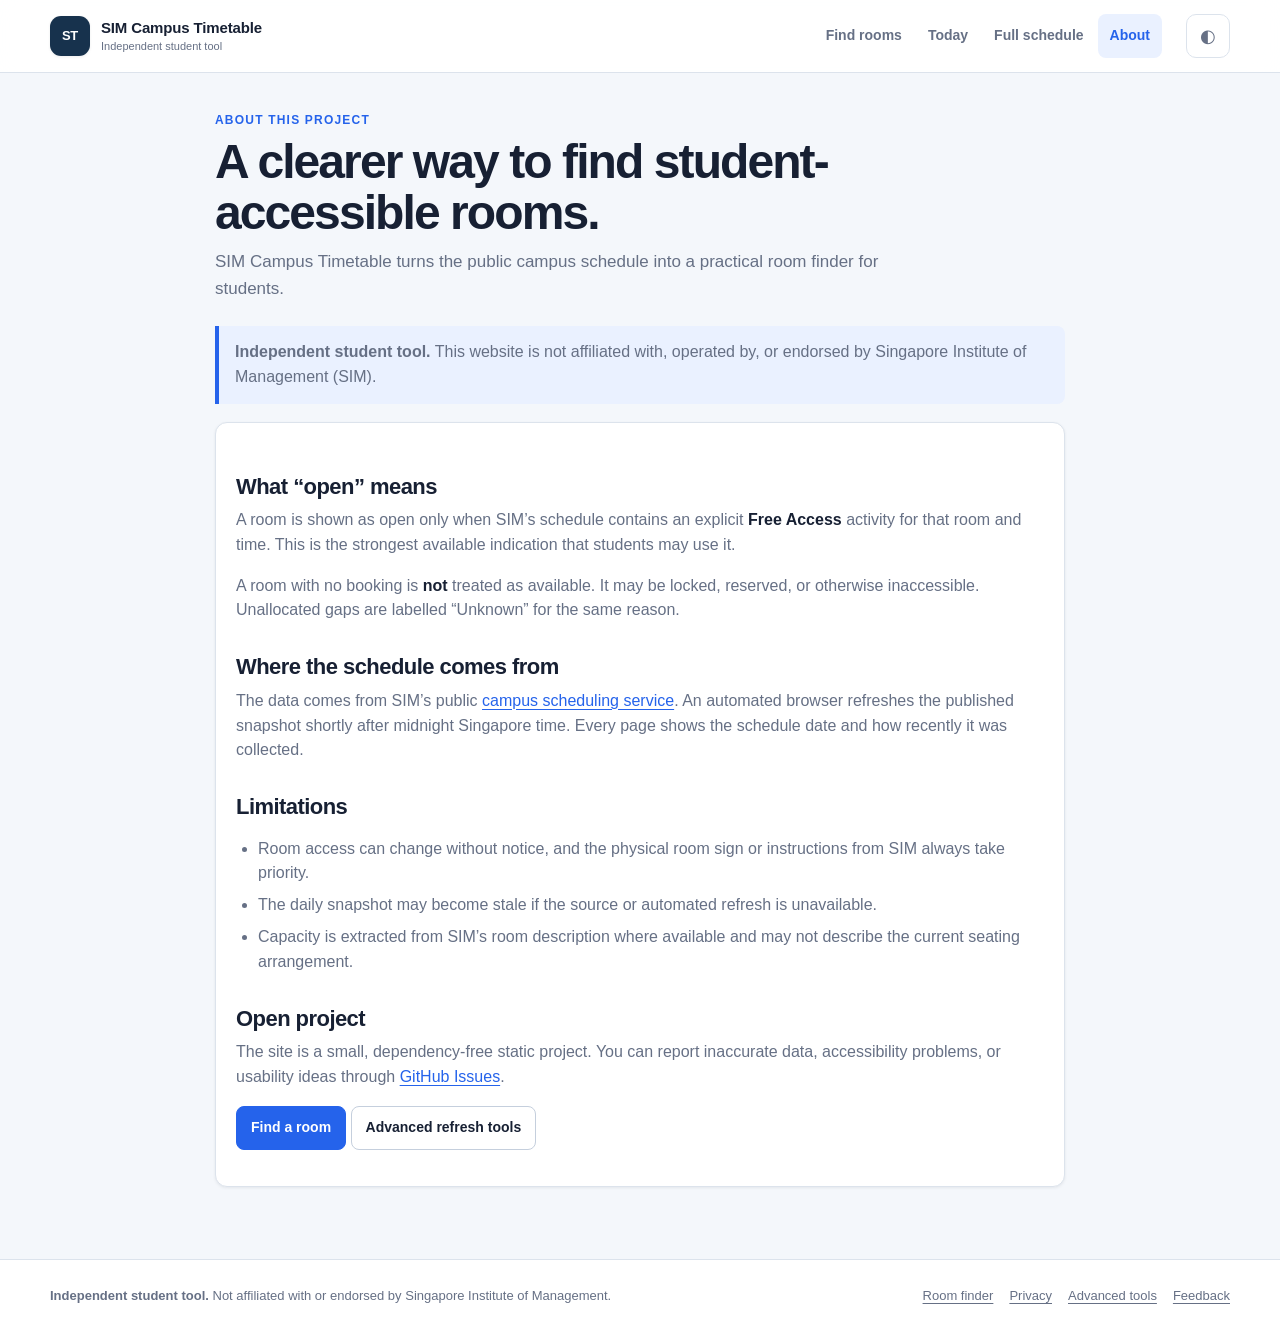
==== about.html @ f2486873 "page generally upgraded" ====
<!DOCTYPE html>
<html lang="en-SG">
<head>
<meta charset="utf-8" />
<meta name="viewport" content="width=device-width, initial-scale=1" />
<script>(function(){try{var t=localStorage.getItem('sim-timetable-theme');if(t==='light'||t==='dark')document.documentElement.setAttribute('data-theme',t)}catch(e){}})();</script>
<script async src="https://pagead2.googlesyndication.com/pagead/js/adsbygoogle.js?client=ca-pub-3855542710250858" crossorigin="anonymous"></script>
<title>About — SIM Campus Timetable</title>
<meta name="description" content="How the independent SIM Campus Timetable student tool identifies Free Access rooms and keeps its schedule current." />
<meta name="theme-color" content="#17324D" />
<link rel="canonical" href="https://simtimetable.vercel.app/about" />
<meta property="og:type" content="website" />
<meta property="og:title" content="About — SIM Campus Timetable" />
<meta property="og:description" content="How the independent student tool identifies Free Access rooms and keeps its schedule current." />
<meta property="og:url" content="https://simtimetable.vercel.app/about" />
<meta property="og:image" content="https://simtimetable.vercel.app/assets/og-sim-campus-timetable.png" />
<meta property="og:image:alt" content="SIM Campus Timetable — Find rooms you can actually use." />
<meta name="twitter:card" content="summary_large_image" />
<meta name="twitter:image" content="https://simtimetable.vercel.app/assets/og-sim-campus-timetable.png" />
<link rel="stylesheet" href="/assets/styles.css" />
</head>
<body>
<a class="skip-link" href="#main">Skip to content</a>
<header class="site-header"><div class="site-header-inner">
  <a class="brand" href="/" aria-label="SIM Campus Timetable home"><span class="brand-mark" aria-hidden="true">ST</span><span class="brand-copy"><strong>SIM Campus Timetable</strong><small>Independent student tool</small></span></a>
  <nav class="site-nav" aria-label="Primary navigation"><a href="/#open-now">Find rooms</a><a href="/#today">Today</a><a href="/#schedule">Full schedule</a><a href="/about" aria-current="page">About</a></nav>
  <button class="theme-toggle" data-theme-toggle type="button" aria-label="System theme. Activate to change theme."><span class="theme-toggle-icon" aria-hidden="true">◐</span></button>
</div></header>

<main class="page-shell content-shell" id="main">
  <section class="content-hero">
    <p class="eyebrow">About this project</p>
    <h1>A clearer way to find student-accessible rooms.</h1>
    <p>SIM Campus Timetable turns the public campus schedule into a practical room finder for students.</p>
  </section>

  <aside class="trust-note"><strong>Independent student tool.</strong> This website is not affiliated with, operated by, or endorsed by Singapore Institute of Management (SIM).</aside>

  <article class="content-card prose" style="margin-top:18px">
    <h2>What “open” means</h2>
    <p>A room is shown as open only when SIM’s schedule contains an explicit <strong>Free Access</strong> activity for that room and time. This is the strongest available indication that students may use it.</p>
    <p>A room with no booking is <strong>not</strong> treated as available. It may be locked, reserved, or otherwise inaccessible. Unallocated gaps are labelled “Unknown” for the same reason.</p>

    <h2>Where the schedule comes from</h2>
    <p>The data comes from SIM’s public <a href="https://scheduling.sim.edu.sg/rad/campus.htm?id=SIM">campus scheduling service</a>. An automated browser refreshes the published snapshot shortly after midnight Singapore time. Every page shows the schedule date and how recently it was collected.</p>

    <h2>Limitations</h2>
    <ul>
      <li>Room access can change without notice, and the physical room sign or instructions from SIM always take priority.</li>
      <li>The daily snapshot may become stale if the source or automated refresh is unavailable.</li>
      <li>Capacity is extracted from SIM’s room description where available and may not describe the current seating arrangement.</li>
    </ul>

    <h2>Open project</h2>
    <p>The site is a small, dependency-free static project. You can report inaccurate data, accessibility problems, or usability ideas through <a href="https://github.com/Shisa2025/simtimetable/issues">GitHub Issues</a>.</p>
    <p><a class="btn primary" href="/#open-now">Find a room</a> <a class="btn" href="/advanced">Advanced refresh tools</a></p>
  </article>
</main>

<footer class="site-footer"><div class="site-footer-inner">
  <p><strong>Independent student tool.</strong> Not affiliated with or endorsed by Singapore Institute of Management.</p>
  <nav class="footer-links" aria-label="Footer navigation"><a href="/">Room finder</a><a href="/privacy">Privacy</a><a href="/advanced">Advanced tools</a><a href="https://github.com/Shisa2025/simtimetable/issues">Feedback</a></nav>
</div></footer>
<script src="/assets/site.js"></script>
</body>
</html>
---- assets/styles.css ----
/* SIM Campus Timetable — student-first shared visual system. */

:root {
  color-scheme: light;
  --bg: #f4f7fb;
  --panel: #ffffff;
  --panel-soft: #f8fafc;
  --ink: #172033;
  --ink-soft: #667085;
  --ink-faint: #8792a5;
  --line: #dce3ec;
  --line-strong: #c5cfdd;
  --primary: #17324d;
  --primary-ink: #ffffff;
  --accent: #2563eb;
  --accent-hover: #1d4ed8;
  --accent-soft: #eaf1ff;
  --open: #15803d;
  --open-soft: #e8f7ed;
  --later: #b45309;
  --later-soft: #fff4e5;
  --busy: #b42318;
  --busy-soft: #fdf0ef;
  --unknown: #667085;
  --unknown-soft: #eef1f5;
  --shadow: 0 1px 2px rgba(23, 32, 51, 0.05), 0 10px 32px rgba(23, 32, 51, 0.07);
  --shadow-small: 0 1px 3px rgba(23, 32, 51, 0.08);
  --radius: 12px;
  --radius-small: 8px;
  --content: 1180px;
}

:root[data-theme="dark"] {
  color-scheme: dark;
  --bg: #0f172a;
  --panel: #172033;
  --panel-soft: #1d293d;
  --ink: #f8fafc;
  --ink-soft: #a8b3c7;
  --ink-faint: #8996ab;
  --line: #334155;
  --line-strong: #475569;
  --primary: #dbeafe;
  --primary-ink: #0f172a;
  --accent: #60a5fa;
  --accent-hover: #93c5fd;
  --accent-soft: #1e3a5f;
  --open: #4ade80;
  --open-soft: #153d2a;
  --later: #fbbf24;
  --later-soft: #493516;
  --busy: #fb7185;
  --busy-soft: #4a2028;
  --unknown: #cbd5e1;
  --unknown-soft: #263348;
  --shadow: 0 1px 2px rgba(0, 0, 0, 0.25), 0 14px 38px rgba(0, 0, 0, 0.22);
  --shadow-small: 0 1px 3px rgba(0, 0, 0, 0.3);
}

@media (prefers-color-scheme: dark) {
  :root:not([data-theme]) {
    color-scheme: dark;
    --bg: #0f172a;
    --panel: #172033;
    --panel-soft: #1d293d;
    --ink: #f8fafc;
    --ink-soft: #a8b3c7;
    --ink-faint: #8996ab;
    --line: #334155;
    --line-strong: #475569;
    --primary: #dbeafe;
    --primary-ink: #0f172a;
    --accent: #60a5fa;
    --accent-hover: #93c5fd;
    --accent-soft: #1e3a5f;
    --open: #4ade80;
    --open-soft: #153d2a;
    --later: #fbbf24;
    --later-soft: #493516;
    --busy: #fb7185;
    --busy-soft: #4a2028;
    --unknown: #cbd5e1;
    --unknown-soft: #263348;
    --shadow: 0 1px 2px rgba(0, 0, 0, 0.25), 0 14px 38px rgba(0, 0, 0, 0.22);
    --shadow-small: 0 1px 3px rgba(0, 0, 0, 0.3);
  }
}

* { box-sizing: border-box; }

.sr-only {
  position: absolute;
  width: 1px;
  height: 1px;
  padding: 0;
  margin: -1px;
  overflow: hidden;
  clip: rect(0, 0, 0, 0);
  white-space: nowrap;
  border: 0;
}

html { scroll-behavior: smooth; }

body {
  margin: 0;
  min-width: 320px;
  background: var(--bg);
  color: var(--ink);
  font-family: -apple-system, BlinkMacSystemFont, "Segoe UI", Roboto, Helvetica, Arial, sans-serif;
  font-size: 16px;
  line-height: 1.55;
  -webkit-font-smoothing: antialiased;
}

button, input, select, textarea { font: inherit; }
button, a, summary, input, select { -webkit-tap-highlight-color: transparent; }
a { color: var(--accent); text-underline-offset: 3px; }
a:hover { color: var(--accent-hover); }
img { max-width: 100%; }
[hidden] { display: none !important; }

:focus-visible {
  outline: 3px solid var(--accent);
  outline-offset: 3px;
  border-radius: 4px;
}

.skip-link {
  position: fixed;
  left: 16px;
  top: 12px;
  z-index: 10000;
  transform: translateY(-160%);
  padding: 10px 14px;
  border-radius: var(--radius-small);
  background: var(--primary);
  color: var(--primary-ink);
  text-decoration: none;
}
.skip-link:focus { transform: none; }

/* ---------- site chrome ---------- */

.site-header {
  position: sticky;
  top: 0;
  z-index: 100;
  background: color-mix(in srgb, var(--panel) 92%, transparent);
  border-bottom: 1px solid var(--line);
  backdrop-filter: blur(14px);
}

.site-header-inner {
  width: min(var(--content), calc(100% - 40px));
  min-height: 72px;
  margin: 0 auto;
  display: flex;
  align-items: center;
  gap: 24px;
}

.brand {
  display: inline-flex;
  align-items: center;
  gap: 11px;
  flex-shrink: 0;
  color: var(--ink);
  text-decoration: none;
}
.brand:hover { color: var(--ink); }

.brand-mark {
  width: 40px;
  height: 40px;
  display: grid;
  place-items: center;
  border-radius: 11px;
  background: var(--primary);
  color: var(--primary-ink);
  font-size: 13px;
  font-weight: 800;
  letter-spacing: -0.02em;
  box-shadow: var(--shadow-small);
}

.brand-copy { display: grid; line-height: 1.2; }
.brand-copy strong { font-size: 15px; letter-spacing: -0.01em; }
.brand-copy small { margin-top: 3px; color: var(--ink-soft); font-size: 11px; font-weight: 500; }

.site-nav {
  display: flex;
  align-items: center;
  gap: 2px;
  margin-left: auto;
}

.site-nav a {
  min-height: 44px;
  display: inline-flex;
  align-items: center;
  padding: 0 12px;
  border-radius: 8px;
  color: var(--ink-soft);
  font-size: 14px;
  font-weight: 650;
  text-decoration: none;
  white-space: nowrap;
}
.site-nav a:hover { background: var(--panel-soft); color: var(--ink); }
.site-nav a[aria-current="page"],
.site-nav a[aria-current="true"] { background: var(--accent-soft); color: var(--accent); }

.theme-toggle {
  min-width: 44px;
  min-height: 44px;
  display: inline-grid;
  place-items: center;
  border: 1px solid var(--line);
  border-radius: 10px;
  background: var(--panel);
  color: var(--ink-soft);
  cursor: pointer;
}
.theme-toggle:hover { color: var(--ink); border-color: var(--line-strong); }
.theme-toggle-icon { font-size: 18px; line-height: 1; }

.page-shell {
  width: min(var(--content), calc(100% - 40px));
  margin: 0 auto;
  padding: 38px 0 72px;
}

.app-hero {
  display: grid;
  grid-template-columns: minmax(0, 1fr) auto;
  gap: 32px;
  align-items: end;
  margin-bottom: 24px;
}

.eyebrow {
  margin: 0 0 6px;
  color: var(--accent);
  font-size: 12px;
  font-weight: 800;
  letter-spacing: 0.1em;
  text-transform: uppercase;
}

h1, h2, h3, p { margin-top: 0; }
h1 { margin-bottom: 10px; font-size: clamp(30px, 5vw, 48px); line-height: 1.08; letter-spacing: -0.04em; }
h2 { margin-bottom: 8px; font-size: 22px; line-height: 1.25; letter-spacing: -0.025em; }
h3 { margin-bottom: 6px; font-size: 22px; line-height: 1.25; letter-spacing: -0.02em; }

.hero-copy { max-width: 720px; }
.hero-copy > p:not(.eyebrow) { max-width: 650px; margin-bottom: 0; color: var(--ink-soft); font-size: 16px; }

.singapore-clock {
  min-width: 210px;
  padding: 16px 18px;
  border: 1px solid var(--line);
  border-radius: var(--radius);
  background: var(--panel);
  box-shadow: var(--shadow-small);
}
.singapore-clock span { display: block; color: var(--ink-soft); font-size: 12px; font-weight: 700; text-transform: uppercase; letter-spacing: 0.08em; }
.singapore-clock strong { display: block; margin-top: 3px; font-size: 18px; }
.singapore-clock small { color: var(--ink-soft); }

.status-strip {
  display: grid;
  grid-template-columns: repeat(3, minmax(0, 1fr));
  gap: 12px;
  margin-bottom: 16px;
}
.status-card {
  min-height: 96px;
  padding: 16px 18px;
  border: 1px solid var(--line);
  border-radius: var(--radius);
  background: var(--panel);
  box-shadow: var(--shadow-small);
}
.status-card span { display: block; color: var(--ink-soft); font-size: 12px; font-weight: 700; text-transform: uppercase; letter-spacing: 0.07em; }
.status-card strong { display: block; margin-top: 4px; font-size: 24px; line-height: 1.2; }
.status-card small { color: var(--ink-soft); }
.status-card.is-open strong { color: var(--open); }

.alert {
  display: flex;
  gap: 12px;
  align-items: flex-start;
  margin-bottom: 16px;
  padding: 14px 16px;
  border: 1px solid color-mix(in srgb, var(--later) 45%, var(--line));
  border-radius: var(--radius);
  background: var(--later-soft);
  color: var(--ink);
}
.alert strong { color: var(--later); }
.alert p { margin: 0; color: var(--ink-soft); }

/* ---------- finder ---------- */

.finder-panel {
  margin-bottom: 14px;
  padding: 18px;
  border: 1px solid var(--line);
  border-radius: var(--radius);
  background: var(--panel);
  box-shadow: var(--shadow);
}

.view-tabs {
  display: inline-flex;
  max-width: 100%;
  margin-bottom: 22px;
  padding: 4px;
  overflow-x: auto;
  border: 1px solid var(--line);
  border-radius: 10px;
  background: var(--panel-soft);
}
.view-tabs button {
  min-height: 44px;
  padding: 0 16px;
  border: 0;
  border-radius: 7px;
  background: transparent;
  color: var(--ink-soft);
  cursor: pointer;
  font-size: 14px;
  font-weight: 700;
  white-space: nowrap;
}
.view-tabs button:hover { color: var(--ink); }
.view-tabs button.active { background: var(--panel); color: var(--accent); box-shadow: var(--shadow-small); }

.filter-heading { display: flex; align-items: end; justify-content: space-between; gap: 16px; margin-bottom: 14px; }
.filter-heading h2 { margin: 0; font-size: 18px; }
.filter-heading .eyebrow { margin-bottom: 3px; }

.text-button {
  min-height: 44px;
  padding: 0 10px;
  border: 0;
  background: transparent;
  color: var(--accent);
  cursor: pointer;
  font-size: 14px;
  font-weight: 700;
}
.text-button:hover { color: var(--accent-hover); text-decoration: underline; text-underline-offset: 3px; }

.filter-grid {
  display: grid;
  grid-template-columns: repeat(5, minmax(130px, 1fr));
  gap: 12px;
}
.filter-grid label, .more-filters label { display: grid; gap: 6px; }
.filter-grid label > span, .more-filters label > span {
  color: var(--ink-soft);
  font-size: 12px;
  font-weight: 750;
  letter-spacing: 0.02em;
}
.filter-grid input, .filter-grid select, .more-filters input, textarea.paste {
  width: 100%;
  min-height: 44px;
  padding: 9px 11px;
  border: 1px solid var(--line-strong);
  border-radius: var(--radius-small);
  background: var(--panel);
  color: var(--ink);
}
.filter-grid input::placeholder, .more-filters input::placeholder, textarea::placeholder { color: var(--ink-faint); }
.filter-grid input:hover, .filter-grid select:hover, .more-filters input:hover { border-color: var(--ink-faint); }

.more-filters { margin-top: 12px; }
.more-filters summary {
  width: max-content;
  min-height: 44px;
  display: flex;
  align-items: center;
  color: var(--ink-soft);
  cursor: pointer;
  font-size: 13px;
  font-weight: 700;
}
.more-filters label { max-width: 360px; padding: 6px 0 2px; }

[data-current-mode="schedule"] [data-filter-context="availability"] { display: none; }
.result-meta { min-height: 24px; margin: 0 2px 12px; color: var(--ink-soft); font-size: 13px; }

.result-section { margin-top: 26px; }
.section-heading { display: flex; align-items: end; justify-content: space-between; gap: 16px; margin-bottom: 13px; }
.section-heading h2 { margin: 0; }
.section-heading h2 span {
  display: inline-grid;
  min-width: 28px;
  min-height: 28px;
  margin-left: 6px;
  place-items: center;
  border-radius: 999px;
  background: var(--panel);
  color: var(--ink-soft);
  font-size: 13px;
  box-shadow: inset 0 0 0 1px var(--line);
  vertical-align: 2px;
}
.section-heading .eyebrow { margin-bottom: 3px; }
.result-section-later { padding-top: 8px; border-top: 1px solid var(--line); }

.availability-grid {
  display: grid;
  grid-template-columns: repeat(2, minmax(0, 1fr));
  gap: 12px;
}
.availability-card {
  position: relative;
  min-width: 0;
  padding: 18px;
  overflow: hidden;
  border: 1px solid var(--line);
  border-radius: var(--radius);
  background: var(--panel);
  box-shadow: var(--shadow-small);
}
.availability-card::before { content: ""; position: absolute; inset: 0 auto 0 0; width: 4px; background: var(--line-strong); }
.availability-card.is-open::before { background: var(--open); }
.availability-card.is-later::before { background: var(--later); }
.card-topline { min-height: 28px; }
.availability-card h3 { margin-top: 10px; }

.status-pill {
  display: inline-flex;
  align-items: center;
  gap: 5px;
  min-height: 28px;
  padding: 4px 9px;
  border-radius: 999px;
  font-size: 11px;
  font-weight: 800;
  letter-spacing: 0.04em;
}
.status-open { background: var(--open-soft); color: var(--open); }
.status-later, .status-upcoming { background: var(--later-soft); color: var(--later); }
.status-busy, .status-current { background: var(--busy-soft); color: var(--busy); }
.status-unknown, .status-past, .status-scheduled { background: var(--unknown-soft); color: var(--unknown); }

.room-meta { display: flex; flex-wrap: wrap; gap: 5px 14px; color: var(--ink-soft); font-size: 13px; }
.availability-value { margin: 18px 0 1px; color: var(--ink); font-size: 18px; font-weight: 800; }
.availability-detail { margin: 0; color: var(--ink-soft); font-size: 13px; }

.inline-empty, .empty-state {
  display: grid;
  gap: 4px;
  padding: 20px;
  border: 1px dashed var(--line-strong);
  border-radius: var(--radius);
  background: var(--panel-soft);
  color: var(--ink-soft);
}
.inline-empty strong { color: var(--ink); }
.empty-state { justify-items: center; padding: 42px 20px; text-align: center; }
.empty-state h2 { margin: 8px 0 0; }
.empty-state p { max-width: 520px; margin: 0; }
.empty-icon { width: 42px; height: 42px; display: grid; place-items: center; border-radius: 50%; background: var(--later-soft); color: var(--later); font-weight: 900; }

/* ---------- today timeline ---------- */

.timeline-list { display: grid; gap: 10px; }
.timeline-card {
  border: 1px solid var(--line);
  border-radius: var(--radius);
  background: var(--panel);
  box-shadow: var(--shadow-small);
}
.timeline-card summary {
  min-height: 76px;
  display: grid;
  grid-template-columns: minmax(180px, 0.8fr) minmax(0, 1.2fr);
  align-items: center;
  gap: 18px;
  padding: 14px 18px;
  cursor: pointer;
}
.timeline-card summary::marker { color: var(--accent); }
.timeline-card summary > span:first-child { display: grid; }
.timeline-card summary strong { font-size: 17px; }
.timeline-card summary small { margin-top: 2px; color: var(--open); font-weight: 700; }
.summary-meta { display: flex; flex-wrap: wrap; justify-content: flex-end; gap: 5px 14px; color: var(--ink-soft); font-size: 13px; }
.timeline-body { padding: 2px 18px 16px; border-top: 1px solid var(--line); }
.timeline-row {
  display: grid;
  grid-template-columns: 94px 170px minmax(0, 1fr);
  gap: 10px;
  align-items: center;
  padding: 10px 0;
  border-bottom: 1px solid var(--line);
  font-size: 13px;
}
.timeline-row:last-child { border-bottom: 0; }
.timeline-row .status-pill { justify-content: center; border-radius: 6px; }
.timeline-time { font-variant-numeric: tabular-nums; }
.timeline-label { color: var(--ink-soft); overflow-wrap: anywhere; }
.timeline-label.muted { color: var(--ink-faint); font-style: italic; }
.information-note { margin-top: 14px; padding: 14px 16px; border-radius: var(--radius-small); background: var(--unknown-soft); color: var(--ink-soft); font-size: 13px; }
.information-note strong { color: var(--ink); }

/* ---------- schedule ---------- */

.schedule-table-wrap { overflow-x: auto; border: 1px solid var(--line); border-radius: var(--radius); background: var(--panel); box-shadow: var(--shadow-small); }
.schedule-table { width: 100%; min-width: 820px; border-collapse: collapse; }
.schedule-table th, .schedule-table td { padding: 12px 14px; border-bottom: 1px solid var(--line); text-align: left; font-size: 13px; vertical-align: top; }
.schedule-table th { background: var(--panel-soft); color: var(--ink-soft); font-size: 11px; letter-spacing: 0.05em; text-transform: uppercase; }
.schedule-table tbody tr:last-child td { border-bottom: 0; }
.schedule-table tbody tr:hover td { background: var(--panel-soft); }
.schedule-status { display: inline-flex; min-height: 26px; align-items: center; padding: 3px 8px; border-radius: 999px; font-size: 11px; font-weight: 800; white-space: nowrap; }
.schedule-cards { display: none; }
.schedule-card { padding: 15px; border: 1px solid var(--line); border-radius: var(--radius); background: var(--panel); box-shadow: var(--shadow-small); }
.schedule-card-head { display: flex; justify-content: space-between; gap: 10px; align-items: start; }
.schedule-card p { margin: 12px 0; color: var(--ink); font-size: 14px; }
.schedule-card > div:last-child { display: flex; flex-wrap: wrap; justify-content: space-between; gap: 6px 12px; color: var(--ink-soft); font-size: 12px; }

/* ---------- shared cards, actions, loading ---------- */

.card, .content-card {
  padding: 20px;
  border: 1px solid var(--line);
  border-radius: var(--radius);
  background: var(--panel);
  box-shadow: var(--shadow-small);
}
.card + .card, .content-card + .content-card { margin-top: 14px; }
.card h2, .content-card h2 { margin-top: 0; }

.app-actions { display: flex; flex-wrap: wrap; align-items: center; gap: 10px; margin-top: 30px; padding-top: 18px; border-top: 1px solid var(--line); }
.app-actions .action-status { color: var(--ink-soft); font-size: 13px; }

.btn {
  min-height: 44px;
  display: inline-flex;
  align-items: center;
  justify-content: center;
  gap: 7px;
  padding: 9px 14px;
  border: 1px solid var(--line-strong);
  border-radius: var(--radius-small);
  background: var(--panel);
  color: var(--ink);
  cursor: pointer;
  font-weight: 700;
  font-size: 14px;
  text-decoration: none;
}
.btn:hover { border-color: var(--accent); background: var(--accent-soft); color: var(--accent); }
.btn.primary { border-color: var(--accent); background: var(--accent); color: #ffffff; }
.btn.primary:hover { border-color: var(--accent-hover); background: var(--accent-hover); color: #ffffff; }

.waiting-panel, .import-panel { margin: 18px 0; }
.loading-state { display: grid; place-items: center; gap: 12px; min-height: 220px; text-align: center; }
.loading-state p { margin: 0; color: var(--ink-soft); }
.spinner { width: 30px; height: 30px; border: 3px solid var(--line); border-top-color: var(--accent); border-radius: 50%; animation: spin 0.8s linear infinite; }
@keyframes spin { to { transform: rotate(360deg); } }

.drop {
  padding: 28px 18px;
  border: 2px dashed var(--line-strong);
  border-radius: var(--radius);
  background: var(--panel-soft);
  color: var(--ink-soft);
  text-align: center;
}
.drop.over { border-color: var(--accent); background: var(--accent-soft); }
.row { display: flex; flex-wrap: wrap; align-items: center; gap: 10px; }
.note { color: var(--ink-soft); font-size: 13px; }
.err { color: var(--busy); font-size: 13px; font-weight: 650; }
textarea.paste { min-height: 120px; resize: vertical; }

/* ---------- content pages and developer tools ---------- */

.content-shell { max-width: 850px; }
.content-hero { margin-bottom: 24px; }
.content-hero h1 { max-width: 760px; }
.content-hero > p:not(.eyebrow) { max-width: 700px; color: var(--ink-soft); font-size: 17px; }
.prose h2 { margin-top: 30px; }
.prose h3 { margin-top: 22px; font-size: 17px; }
.prose p, .prose li { color: var(--ink-soft); }
.prose strong { color: var(--ink); }
.prose ul, .prose ol { padding-left: 22px; }
.prose li + li { margin-top: 7px; }
.trust-note { padding: 14px 16px; border-left: 4px solid var(--accent); border-radius: 0 var(--radius-small) var(--radius-small) 0; background: var(--accent-soft); color: var(--ink-soft); }

code, pre { font-family: ui-monospace, SFMono-Regular, Menlo, Consolas, monospace; }
code.inline { padding: 2px 5px; border: 1px solid var(--line); border-radius: 5px; background: var(--panel-soft); font-size: 12px; }
pre.snippet { max-height: 280px; margin: 12px 0; padding: 14px; overflow: auto; border: 1px solid var(--line); border-radius: var(--radius-small); background: var(--panel-soft); font-size: 12px; white-space: pre; }
.steps li { margin-bottom: 8px; }
.advanced-grid { display: grid; grid-template-columns: repeat(2, minmax(0, 1fr)); gap: 14px; }
.advanced-grid .card { margin: 0; }

/* ---------- footer and toast ---------- */

.site-footer { border-top: 1px solid var(--line); background: var(--panel); }
.site-footer-inner {
  width: min(var(--content), calc(100% - 40px));
  margin: 0 auto;
  padding: 26px 0 34px;
  display: grid;
  grid-template-columns: minmax(0, 1fr) auto;
  gap: 20px;
  color: var(--ink-soft);
  font-size: 13px;
}
.site-footer p { max-width: 680px; margin: 0; }
.footer-links { display: flex; flex-wrap: wrap; justify-content: flex-end; gap: 8px 16px; }
.footer-links a { color: var(--ink-soft); }

.toast-stack { position: fixed; right: 16px; bottom: 16px; z-index: 9999; display: flex; flex-direction: column; gap: 8px; max-width: min(360px, calc(100vw - 32px)); pointer-events: none; }
.toast { padding: 12px 14px; border: 1px solid var(--line); border-left: 4px solid var(--accent); border-radius: var(--radius-small); background: var(--panel); box-shadow: var(--shadow); color: var(--ink); font-size: 13px; opacity: 0; transform: translateY(6px); transition: opacity 0.18s ease, transform 0.18s ease; pointer-events: auto; }
.toast.in { opacity: 1; transform: none; }
.toast.tone-success { border-left-color: var(--open); }
.toast.tone-error { border-left-color: var(--busy); }
.toast-row { display: flex; align-items: center; gap: 9px; }
.toast-title { font-weight: 750; }
.toast-detail { margin-top: 3px; color: var(--ink-soft); }
.toast-spinner { width: 13px; height: 13px; flex-shrink: 0; border: 2px solid var(--line); border-top-color: var(--accent); border-radius: 50%; animation: spin 0.7s linear infinite; }
.toast-bar { height: 3px; margin-top: 9px; overflow: hidden; border-radius: 2px; background: var(--line); }
.toast-bar i { display: block; width: 0; height: 100%; border-radius: 2px; background: var(--accent); transition: width 0.2s ease; }

@media (max-width: 900px) {
  .site-header-inner { width: min(100% - 28px, var(--content)); min-height: 64px; gap: 12px; }
  .brand-copy small { display: none; }
  .site-nav { order: 3; width: 100%; margin: 0; padding-bottom: 8px; overflow-x: auto; }
  .site-header-inner { flex-wrap: wrap; }
  .theme-toggle { margin-left: auto; }
  .page-shell { width: min(100% - 28px, var(--content)); padding-top: 28px; }
  .filter-grid { grid-template-columns: repeat(2, minmax(0, 1fr)); }
  .filter-wide { grid-column: span 2; }
  .site-footer-inner { width: min(100% - 28px, var(--content)); }
}

@media (max-width: 700px) {
  .app-hero { grid-template-columns: 1fr; gap: 18px; }
  .singapore-clock { min-width: 0; }
  .status-strip { grid-template-columns: 1fr; gap: 8px; }
  .status-card { min-height: 0; display: grid; grid-template-columns: minmax(0, 1fr) auto; align-items: center; gap: 8px; }
  .status-card strong { grid-row: span 2; grid-column: 2; margin: 0; font-size: 22px; }
  .status-card small { grid-column: 1; }
  .availability-grid { grid-template-columns: 1fr; }
  .timeline-card summary { grid-template-columns: 1fr; gap: 8px; }
  .summary-meta { justify-content: flex-start; }
  .timeline-row { grid-template-columns: 88px 1fr; }
  .timeline-label { grid-column: 2; }
  .schedule-table-wrap { display: none; }
  .schedule-cards { display: grid; gap: 10px; }
  .advanced-grid { grid-template-columns: 1fr; }
  .site-footer-inner { grid-template-columns: 1fr; }
  .footer-links { justify-content: flex-start; }
}

@media (max-width: 480px) {
  .brand-mark { width: 36px; height: 36px; }
  .brand-copy strong { font-size: 14px; }
  .site-nav a { padding: 0 10px; font-size: 13px; }
  .page-shell { width: min(100% - 24px, var(--content)); padding: 24px 0 54px; }
  h1 { font-size: 32px; }
  .finder-panel { padding: 14px; }
  .view-tabs { width: 100%; }
  .view-tabs button { flex: 1 0 auto; padding: 0 12px; }
  .filter-grid { grid-template-columns: 1fr; }
  .filter-wide { grid-column: auto; }
  .filter-heading { align-items: center; }
  .availability-card { padding: 16px; }
  .timeline-body { padding-inline: 14px; }
  .timeline-row { grid-template-columns: 84px minmax(0, 1fr); gap: 8px; }
  .site-footer-inner { width: min(100% - 24px, var(--content)); }
}

@media (prefers-reduced-motion: reduce) {
  html { scroll-behavior: auto; }
  *, *::before, *::after { animation-duration: 0.01ms !important; animation-iteration-count: 1 !important; transition-duration: 0.01ms !important; }
}
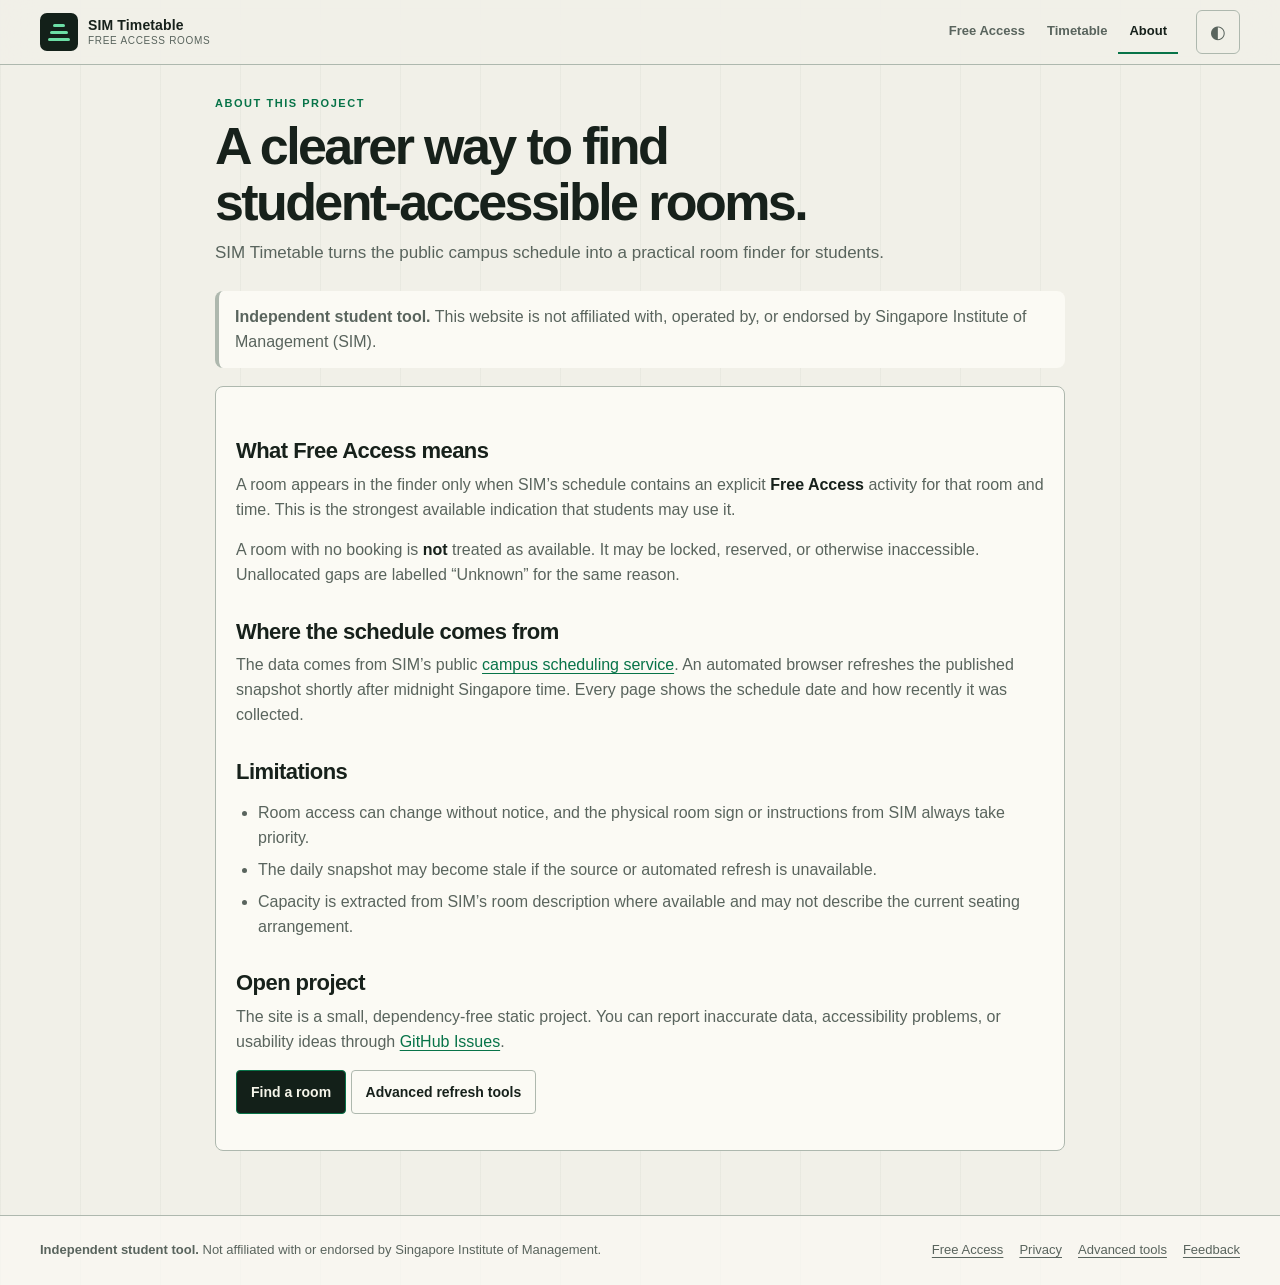
==== commit 7a75ee28: "theme changed" ====
--- a/about.html
+++ b/about.html
@@ -5,25 +5,26 @@
 <meta name="viewport" content="width=device-width, initial-scale=1" />
 <script>(function(){try{var t=localStorage.getItem('sim-timetable-theme');if(t==='light'||t==='dark')document.documentElement.setAttribute('data-theme',t)}catch(e){}})();</script>
 <script async src="https://pagead2.googlesyndication.com/pagead/js/adsbygoogle.js?client=ca-pub-3855542710250858" crossorigin="anonymous"></script>
-<title>About — SIM Campus Timetable</title>
-<meta name="description" content="How the independent SIM Campus Timetable student tool identifies Free Access rooms and keeps its schedule current." />
-<meta name="theme-color" content="#17324D" />
+<title>About — SIM Timetable</title>
+<meta name="description" content="How the independent SIM Timetable identifies Free Access rooms and keeps its schedule current." />
+<meta name="theme-color" content="#132019" />
 <link rel="canonical" href="https://simtimetable.vercel.app/about" />
 <meta property="og:type" content="website" />
-<meta property="og:title" content="About — SIM Campus Timetable" />
+<meta property="og:title" content="About — SIM Timetable" />
 <meta property="og:description" content="How the independent student tool identifies Free Access rooms and keeps its schedule current." />
 <meta property="og:url" content="https://simtimetable.vercel.app/about" />
 <meta property="og:image" content="https://simtimetable.vercel.app/assets/og-sim-campus-timetable.png" />
-<meta property="og:image:alt" content="SIM Campus Timetable — Find rooms you can actually use." />
+<meta property="og:image:alt" content="SIM Timetable — Find a Free Access room." />
 <meta name="twitter:card" content="summary_large_image" />
 <meta name="twitter:image" content="https://simtimetable.vercel.app/assets/og-sim-campus-timetable.png" />
 <link rel="stylesheet" href="/assets/styles.css" />
+<link rel="icon" href="data:image/svg+xml,<svg xmlns=%22http://www.w3.org/2000/svg%22 viewBox=%220 0 100 100%22><rect width=%22100%22 height=%22100%22 rx=%2218%22 fill=%22%23132019%22/><path d=%22M18 67h64M28 49h44M39 31h22%22 stroke=%22%236CDEA5%22 stroke-width=%2210%22 stroke-linecap=%22round%22/></svg>" />
 </head>
 <body>
 <a class="skip-link" href="#main">Skip to content</a>
 <header class="site-header"><div class="site-header-inner">
-  <a class="brand" href="/" aria-label="SIM Campus Timetable home"><span class="brand-mark" aria-hidden="true">ST</span><span class="brand-copy"><strong>SIM Campus Timetable</strong><small>Independent student tool</small></span></a>
-  <nav class="site-nav" aria-label="Primary navigation"><a href="/#open-now">Find rooms</a><a href="/#today">Today</a><a href="/#schedule">Full schedule</a><a href="/about" aria-current="page">About</a></nav>
+  <a class="brand" href="/" aria-label="SIM Timetable home"><span class="brand-mark" aria-hidden="true"><i></i><i></i><i></i></span><span class="brand-copy"><strong>SIM Timetable</strong><small>Free Access rooms</small></span></a>
+  <nav class="site-nav" aria-label="Primary navigation"><a href="/#free-access">Free Access</a><a href="/#schedule">Timetable</a><a href="/about" aria-current="page">About</a></nav>
   <button class="theme-toggle" data-theme-toggle type="button" aria-label="System theme. Activate to change theme."><span class="theme-toggle-icon" aria-hidden="true">◐</span></button>
 </div></header>
 
@@ -31,14 +32,14 @@
   <section class="content-hero">
     <p class="eyebrow">About this project</p>
     <h1>A clearer way to find student-accessible rooms.</h1>
-    <p>SIM Campus Timetable turns the public campus schedule into a practical room finder for students.</p>
+    <p>SIM Timetable turns the public campus schedule into a practical room finder for students.</p>
   </section>
 
   <aside class="trust-note"><strong>Independent student tool.</strong> This website is not affiliated with, operated by, or endorsed by Singapore Institute of Management (SIM).</aside>
 
   <article class="content-card prose" style="margin-top:18px">
-    <h2>What “open” means</h2>
-    <p>A room is shown as open only when SIM’s schedule contains an explicit <strong>Free Access</strong> activity for that room and time. This is the strongest available indication that students may use it.</p>
+    <h2>What Free Access means</h2>
+    <p>A room appears in the finder only when SIM’s schedule contains an explicit <strong>Free Access</strong> activity for that room and time. This is the strongest available indication that students may use it.</p>
     <p>A room with no booking is <strong>not</strong> treated as available. It may be locked, reserved, or otherwise inaccessible. Unallocated gaps are labelled “Unknown” for the same reason.</p>
 
     <h2>Where the schedule comes from</h2>
@@ -53,13 +54,13 @@
 
     <h2>Open project</h2>
     <p>The site is a small, dependency-free static project. You can report inaccurate data, accessibility problems, or usability ideas through <a href="https://github.com/Shisa2025/simtimetable/issues">GitHub Issues</a>.</p>
-    <p><a class="btn primary" href="/#open-now">Find a room</a> <a class="btn" href="/advanced">Advanced refresh tools</a></p>
+    <p><a class="btn primary" href="/#free-access">Find a room</a> <a class="btn" href="/advanced">Advanced refresh tools</a></p>
   </article>
 </main>
 
 <footer class="site-footer"><div class="site-footer-inner">
   <p><strong>Independent student tool.</strong> Not affiliated with or endorsed by Singapore Institute of Management.</p>
-  <nav class="footer-links" aria-label="Footer navigation"><a href="/">Room finder</a><a href="/privacy">Privacy</a><a href="/advanced">Advanced tools</a><a href="https://github.com/Shisa2025/simtimetable/issues">Feedback</a></nav>
+  <nav class="footer-links" aria-label="Footer navigation"><a href="/#free-access">Free Access</a><a href="/privacy">Privacy</a><a href="/advanced">Advanced tools</a><a href="https://github.com/Shisa2025/simtimetable/issues">Feedback</a></nav>
 </div></footer>
 <script src="/assets/site.js"></script>
 </body>
--- a/assets/styles.css
+++ b/assets/styles.css
@@ -682,3 +682,515 @@
   html { scroll-behavior: auto; }
   *, *::before, *::after { animation-duration: 0.01ms !important; animation-iteration-count: 1 !important; transition-duration: 0.01ms !important; }
 }
+
+/* ---------- 2026 time-lens redesign ---------- */
+
+:root {
+  --bg: #f1f0e8;
+  --panel: #fbfaf4;
+  --panel-soft: #e9ebe2;
+  --ink: #17211b;
+  --ink-soft: #59645d;
+  --ink-faint: #7b857e;
+  --line: #d1d6cd;
+  --line-strong: #aeb8ae;
+  --primary: #132019;
+  --primary-ink: #f8f7ef;
+  --accent: #077348;
+  --accent-hover: #055c3b;
+  --accent-soft: #d9efe2;
+  --open: #077348;
+  --open-soft: #d9efe2;
+  --later: #a55e13;
+  --later-soft: #f4e6d2;
+  --busy: #a43c35;
+  --busy-soft: #f1ddda;
+  --unknown: #6a736d;
+  --unknown-soft: #e3e6e1;
+  --board: #132019;
+  --board-ink: #f5f5ea;
+  --signal: #6cdea5;
+  --signal-soft: rgba(108, 222, 165, 0.18);
+  --shadow: none;
+  --shadow-small: none;
+  --radius: 8px;
+  --radius-small: 5px;
+  --content: 1200px;
+}
+
+:root[data-theme="dark"] {
+  --bg: #0d1310;
+  --panel: #151d18;
+  --panel-soft: #1c2720;
+  --ink: #f1f3ea;
+  --ink-soft: #aeb8b0;
+  --ink-faint: #7f8d84;
+  --line: #303d35;
+  --line-strong: #516158;
+  --primary: #eef5ed;
+  --primary-ink: #101713;
+  --accent: #6cdea5;
+  --accent-hover: #94ebbd;
+  --accent-soft: #173b2a;
+  --open: #6cdea5;
+  --open-soft: #173b2a;
+  --later: #f0b56e;
+  --later-soft: #432f1b;
+  --busy: #ee8a80;
+  --busy-soft: #452421;
+  --unknown: #bac4bd;
+  --unknown-soft: #26332b;
+  --board: #090e0b;
+  --board-ink: #f5f5ea;
+  --signal: #6cdea5;
+}
+
+@media (prefers-color-scheme: dark) {
+  :root:not([data-theme]) {
+    --bg: #0d1310;
+    --panel: #151d18;
+    --panel-soft: #1c2720;
+    --ink: #f1f3ea;
+    --ink-soft: #aeb8b0;
+    --ink-faint: #7f8d84;
+    --line: #303d35;
+    --line-strong: #516158;
+    --primary: #eef5ed;
+    --primary-ink: #101713;
+    --accent: #6cdea5;
+    --accent-hover: #94ebbd;
+    --accent-soft: #173b2a;
+    --open: #6cdea5;
+    --open-soft: #173b2a;
+    --later: #f0b56e;
+    --later-soft: #432f1b;
+    --busy: #ee8a80;
+    --busy-soft: #452421;
+    --unknown: #bac4bd;
+    --unknown-soft: #26332b;
+    --board: #090e0b;
+    --board-ink: #f5f5ea;
+    --signal: #6cdea5;
+  }
+}
+
+body {
+  background:
+    linear-gradient(90deg, color-mix(in srgb, var(--line) 28%, transparent) 1px, transparent 1px) 0 0 / 80px 80px,
+    var(--bg);
+  color: var(--ink);
+  font-family: Inter, ui-sans-serif, -apple-system, BlinkMacSystemFont, "Segoe UI", sans-serif;
+}
+
+h1, h2, h3 { text-wrap: balance; }
+
+.site-header {
+  background: color-mix(in srgb, var(--bg) 94%, transparent);
+  border-bottom: 1px solid var(--line-strong);
+  backdrop-filter: blur(18px);
+}
+
+.site-header-inner { min-height: 64px; gap: 18px; }
+
+.brand { gap: 10px; }
+.brand-mark {
+  width: 38px;
+  height: 38px;
+  display: grid;
+  align-content: center;
+  gap: 4px;
+  padding: 9px 8px;
+  border-radius: 7px;
+  background: var(--board);
+  box-shadow: none;
+}
+.brand-mark i { display: block; height: 3px; border-radius: 2px; background: var(--signal); }
+.brand-mark i:nth-child(1) { width: 55%; }
+.brand-mark i:nth-child(2) { width: 78%; }
+.brand-mark i:nth-child(3) { width: 100%; }
+.brand-copy strong { font-size: 14px; letter-spacing: 0.01em; }
+.brand-copy small { margin-top: 2px; font-size: 10px; letter-spacing: 0.07em; text-transform: uppercase; }
+
+.site-nav { gap: 0; }
+.site-nav a {
+  padding: 0 11px;
+  border-radius: 0;
+  border-bottom: 2px solid transparent;
+  font-size: 13px;
+  font-weight: 720;
+}
+.site-nav a:hover { background: transparent; border-bottom-color: var(--line-strong); }
+.site-nav a[aria-current="page"], .site-nav a[aria-current="true"] {
+  background: transparent;
+  border-bottom-color: var(--accent);
+  color: var(--ink);
+}
+
+.theme-toggle {
+  border-color: var(--line-strong);
+  border-radius: 6px;
+  background: transparent;
+}
+
+.page-shell { padding: 30px 0 64px; }
+.app-shell { padding-top: 24px; }
+
+.workspace-intro {
+  display: grid;
+  grid-template-columns: minmax(280px, 1fr) auto;
+  gap: 28px;
+  align-items: end;
+  margin-bottom: 18px;
+}
+.workspace-intro h1 {
+  max-width: 680px;
+  margin-bottom: 4px;
+  font-size: clamp(32px, 4.8vw, 52px);
+  line-height: 0.98;
+  letter-spacing: -0.055em;
+}
+.workspace-intro > div > p:last-child { margin: 0; color: var(--ink-soft); font-size: 14px; }
+.eyebrow { color: var(--accent); font-size: 11px; letter-spacing: 0.14em; }
+
+.workspace-meta { display: flex; align-items: stretch; gap: 0; border-block: 1px solid var(--line-strong); }
+.data-stamp {
+  min-width: 142px;
+  display: grid;
+  align-content: center;
+  padding: 8px 15px;
+  border-left: 1px solid var(--line-strong);
+  line-height: 1.2;
+}
+.data-stamp span { color: var(--ink-faint); font-size: 9px; font-weight: 800; letter-spacing: 0.11em; text-transform: uppercase; }
+.data-stamp strong { margin-top: 3px; font-family: ui-monospace, "SFMono-Regular", Consolas, monospace; font-size: 12px; }
+.data-stamp small { margin-top: 2px; color: var(--ink-soft); font-size: 9px; }
+
+.data-menu { position: relative; border-inline: 1px solid var(--line-strong); }
+.data-menu > summary {
+  min-width: 68px;
+  min-height: 100%;
+  display: grid;
+  place-items: center;
+  padding: 0 12px;
+  list-style: none;
+  color: var(--ink);
+  font-size: 12px;
+  font-weight: 800;
+  cursor: pointer;
+}
+.data-menu > summary::-webkit-details-marker { display: none; }
+.data-menu > summary::after { content: "↘"; margin-left: 6px; color: var(--accent); }
+.data-menu[open] > summary { background: var(--panel-soft); }
+.data-menu-panel {
+  position: absolute;
+  top: calc(100% + 8px);
+  right: 0;
+  z-index: 90;
+  width: 250px;
+  padding: 7px;
+  border: 1px solid var(--line-strong);
+  border-radius: 7px;
+  background: var(--panel);
+  box-shadow: 0 18px 40px rgba(10, 20, 14, 0.18);
+}
+.data-menu-panel button, .data-menu-panel a {
+  width: 100%;
+  min-height: 44px;
+  display: flex;
+  align-items: center;
+  padding: 0 10px;
+  border: 0;
+  border-radius: 4px;
+  background: transparent;
+  color: var(--ink);
+  font-size: 13px;
+  font-weight: 650;
+  text-align: left;
+  text-decoration: none;
+  cursor: pointer;
+}
+.data-menu-panel button:hover, .data-menu-panel a:hover { background: var(--panel-soft); color: var(--ink); }
+.data-menu-panel .action-status { display: block; padding: 6px 10px; color: var(--ink-soft); font-size: 11px; }
+
+.alert {
+  border: 1px solid color-mix(in srgb, var(--later) 60%, var(--line));
+  border-radius: 6px;
+  background: var(--later-soft);
+  box-shadow: none;
+}
+
+.card, .content-card, .trust-note, .finder-panel {
+  border-color: var(--line-strong);
+  border-radius: var(--radius);
+  box-shadow: none;
+}
+
+.finder-panel { margin-bottom: 10px; padding: 0; overflow: hidden; background: var(--panel); }
+.finder-topline {
+  display: flex;
+  align-items: center;
+  justify-content: space-between;
+  min-height: 54px;
+  padding: 0 16px;
+  border-bottom: 1px solid var(--line-strong);
+}
+
+.view-tabs { margin: 0; padding: 0; border: 0; border-radius: 0; background: transparent; }
+.view-tabs button {
+  min-height: 53px;
+  padding: 0 15px;
+  border-radius: 0;
+  border-bottom: 3px solid transparent;
+  color: var(--ink-soft);
+  font-size: 13px;
+}
+.view-tabs button:hover { color: var(--ink); }
+.view-tabs button.active { background: transparent; color: var(--ink); border-bottom-color: var(--accent); box-shadow: none; }
+.text-button { min-height: 44px; padding: 0 4px; color: var(--ink-soft); font-size: 12px; }
+
+.time-lens {
+  padding: 18px 20px 14px;
+  background: var(--board);
+  color: var(--board-ink);
+}
+.lens-heading { display: flex; align-items: end; justify-content: space-between; gap: 20px; }
+.lens-heading .eyebrow { margin-bottom: 2px; color: var(--signal); }
+.lens-heading h2 { display: flex; align-items: baseline; gap: 12px; margin: 0; font-size: 15px; letter-spacing: 0; }
+.lens-heading h2 span { color: color-mix(in srgb, var(--board-ink) 62%, transparent); font-weight: 650; }
+.lens-heading h2 strong {
+  color: var(--board-ink);
+  font-family: ui-monospace, "SFMono-Regular", Consolas, monospace;
+  font-size: 25px;
+  font-variant-numeric: tabular-nums;
+  letter-spacing: -0.04em;
+}
+.now-button {
+  min-height: 44px;
+  padding: 0 14px;
+  border: 1px solid color-mix(in srgb, var(--signal) 55%, transparent);
+  border-radius: 4px;
+  background: transparent;
+  color: var(--signal);
+  font-size: 12px;
+  font-weight: 800;
+  cursor: pointer;
+}
+.now-button:hover:not(:disabled) { background: var(--signal-soft); }
+.now-button:disabled { border-color: rgba(255,255,255,.16); color: rgba(255,255,255,.36); cursor: not-allowed; }
+
+.lens-scroll { margin-top: 14px; overflow-x: auto; scrollbar-color: var(--signal) transparent; }
+.lens-track { position: relative; min-width: 580px; height: 84px; }
+.lens-bars {
+  height: 70px;
+  display: grid;
+  grid-template-columns: repeat(var(--slot-count), minmax(6px, 1fr));
+  gap: 3px;
+  align-items: end;
+  padding: 2px 8px 7px;
+  border-bottom: 1px solid rgba(255,255,255,.25);
+}
+.lens-bars span {
+  height: var(--bar-height);
+  min-height: 3px;
+  border-radius: 2px 2px 0 0;
+  background: color-mix(in srgb, var(--signal) 45%, transparent);
+  transition: height .16s ease, background-color .16s ease, opacity .16s ease;
+}
+.lens-bars span.is-selected { background: var(--signal); box-shadow: 0 0 0 1px var(--signal); }
+.lens-range {
+  position: absolute;
+  inset: 0 3px;
+  width: calc(100% - 6px);
+  height: 78px;
+  margin: 0;
+  opacity: .01;
+  cursor: ew-resize;
+}
+.lens-range:focus-visible { opacity: 1; outline: 2px solid var(--signal); outline-offset: 3px; }
+.lens-range:focus-visible::-webkit-slider-runnable-track { background: rgba(108,222,165,.2); }
+.lens-axis { min-width: 580px; display: flex; justify-content: space-between; padding: 2px 2px 0; color: rgba(245,245,234,.52); font-family: ui-monospace, Consolas, monospace; font-size: 9px; }
+.lens-hint { margin: 8px 0 0; color: rgba(245,245,234,.6); font-size: 11px; }
+
+.filter-grid {
+  grid-template-columns: repeat(4, minmax(115px, 1fr)) minmax(160px, 1.35fr);
+  gap: 10px;
+  padding: 16px 18px 14px;
+}
+.filter-wide { grid-column: auto; }
+.filter-grid label > span, .more-filters label > span { color: var(--ink-soft); font-size: 9px; letter-spacing: .1em; }
+.filter-grid input, .filter-grid select, .more-filters input, textarea.paste {
+  min-height: 44px;
+  border-color: var(--line-strong);
+  border-radius: 4px;
+  background: var(--bg);
+}
+.more-filters { margin: 0; padding: 0 18px 13px; }
+.more-filters summary { min-height: 44px; display: inline-flex; align-items: center; color: var(--ink-soft); font-size: 11px; }
+.more-filters label { max-width: 360px; }
+[data-current-mode="schedule"] .time-lens,
+[data-current-mode="schedule"] [data-filter-context="availability"] { display: none; }
+[data-current-mode="schedule"] .filter-grid { grid-template-columns: repeat(2, minmax(115px, 1fr)) minmax(200px, 2fr); }
+[data-current-mode="schedule"] .filter-wide { grid-column: auto; }
+
+.result-meta { min-height: 20px; margin: 0 2px 10px; color: var(--ink-soft); font-size: 11px; }
+.result-section { margin-top: 0; }
+.section-heading { margin-bottom: 10px; }
+.section-heading h2 { font-size: clamp(22px, 3vw, 30px); letter-spacing: -0.04em; }
+.section-heading h2 span {
+  min-width: 28px;
+  height: 28px;
+  display: inline-grid;
+  place-items: center;
+  margin-left: 6px;
+  border-radius: 4px;
+  background: var(--accent-soft);
+  color: var(--accent);
+  font-family: ui-monospace, Consolas, monospace;
+  font-size: 12px;
+  vertical-align: 4px;
+}
+
+.availability-grid { grid-template-columns: repeat(2, minmax(0, 1fr)); gap: 10px; }
+.availability-card {
+  min-height: 0;
+  padding: 18px;
+  overflow: hidden;
+  border: 1px solid var(--line-strong);
+  border-radius: 6px;
+  background: var(--panel);
+  box-shadow: none;
+}
+.availability-card::before { width: 3px; background: var(--signal); }
+.availability-card h3 {
+  margin: 14px 0 3px;
+  font-family: ui-monospace, "SFMono-Regular", Consolas, monospace;
+  font-size: clamp(23px, 3vw, 30px);
+  letter-spacing: -0.055em;
+}
+.status-pill { min-height: 24px; padding: 3px 7px; border-radius: 3px; font-size: 9px; letter-spacing: .08em; }
+.status-free, .status-open { background: var(--open-soft); color: var(--open); }
+.status-busy { background: var(--busy-soft); color: var(--busy); }
+.status-unknown, .status-past, .status-scheduled { background: var(--unknown-soft); color: var(--unknown); }
+.status-current { background: var(--open-soft); color: var(--open); }
+.status-upcoming { background: var(--later-soft); color: var(--later); }
+.room-meta { gap: 5px 15px; color: var(--ink-soft); font-size: 11px; }
+.room-meta span + span::before { content: "•"; margin-right: 15px; color: var(--line-strong); }
+.availability-window { display: flex; align-items: baseline; justify-content: space-between; gap: 12px; margin-top: 17px; }
+.availability-value { margin: 0; font-family: ui-monospace, Consolas, monospace; font-size: 15px; }
+.availability-detail { margin: 0; text-align: right; }
+
+.room-dayline {
+  position: relative;
+  height: 8px;
+  margin-top: 16px;
+  overflow: visible;
+  border-radius: 2px;
+  background: var(--unknown-soft);
+}
+.room-dayline i { position: absolute; inset-block: 0; display: block; }
+.room-dayline i.is-free { z-index: 2; background: var(--open); }
+.room-dayline i.is-busy { z-index: 1; background: color-mix(in srgb, var(--busy) 72%, var(--unknown-soft)); }
+.room-dayline b {
+  position: absolute;
+  z-index: 3;
+  top: -4px;
+  width: 2px;
+  height: 16px;
+  background: var(--ink);
+  transform: translateX(-1px);
+}
+.room-details { margin: 10px -18px -18px; border-top: 1px solid var(--line); }
+.room-details > summary {
+  min-height: 44px;
+  display: flex;
+  align-items: center;
+  padding: 0 18px;
+  color: var(--ink-soft);
+  font-size: 11px;
+  font-weight: 750;
+  cursor: pointer;
+}
+.room-details > summary:hover { color: var(--ink); background: var(--panel-soft); }
+.room-details .timeline-body { padding: 4px 18px 14px; }
+.timeline-row { grid-template-columns: 94px 118px minmax(0, 1fr); font-size: 11px; }
+.timeline-row .status-pill { min-width: 88px; }
+
+.empty-state {
+  border: 1px solid var(--line-strong);
+  border-radius: 6px;
+  background: var(--panel);
+}
+.empty-route { width: 48px; height: 12px; display: block; border-top: 3px solid var(--accent); border-bottom: 3px solid var(--accent); }
+.empty-actions { display: flex; flex-wrap: wrap; justify-content: center; gap: 8px; margin-top: 16px; }
+
+.schedule-table-wrap, .schedule-card { border-color: var(--line-strong); border-radius: 6px; box-shadow: none; }
+.schedule-table th { background: var(--board); color: rgba(245,245,234,.66); }
+.schedule-table td:first-child, .schedule-table td:nth-child(2), .schedule-card > div:last-child span:first-child {
+  font-family: ui-monospace, Consolas, monospace;
+  font-variant-numeric: tabular-nums;
+}
+
+.content-hero { border-bottom-color: var(--line-strong); }
+.content-hero h1 { font-size: clamp(34px, 5vw, 52px); letter-spacing: -0.05em; }
+.content-card, .trust-note { background: var(--panel); }
+.btn { border-color: var(--line-strong); border-radius: 4px; box-shadow: none; }
+.btn.primary { background: var(--board); color: var(--board-ink); }
+.btn.primary:hover { background: color-mix(in srgb, var(--board) 88%, var(--signal)); }
+
+.site-footer { border-top-color: var(--line-strong); background: color-mix(in srgb, var(--panel) 70%, transparent); }
+.site-footer-inner { padding-block: 24px; }
+
+@media (max-width: 980px) {
+  .workspace-intro { grid-template-columns: 1fr; gap: 14px; align-items: start; }
+  .workspace-meta { justify-self: start; }
+  .filter-grid { grid-template-columns: repeat(3, minmax(0, 1fr)); }
+  .filter-wide { grid-column: span 2; }
+}
+
+@media (max-width: 700px) {
+  .site-header-inner { width: min(100% - 24px, var(--content)); gap: 8px; }
+  .brand-copy small { display: none; }
+  .site-nav a { padding-inline: 8px; font-size: 11px; }
+  .page-shell { width: min(100% - 24px, var(--content)); padding-top: 20px; }
+  .workspace-intro { margin-bottom: 14px; }
+  .workspace-intro h1 { font-size: 35px; }
+  .workspace-meta { width: 100%; }
+  .data-stamp { min-width: 0; flex: 1; padding-inline: 10px; }
+  .data-stamp small { display: none; }
+  .data-menu > summary { min-width: 64px; }
+  .finder-topline { padding-inline: 10px; }
+  .time-lens { padding: 15px 14px 12px; }
+  .lens-track, .lens-axis { min-width: 520px; }
+  .lens-track { height: 76px; }
+  .lens-bars { height: 63px; }
+  .filter-grid { grid-template-columns: repeat(2, minmax(0, 1fr)); gap: 8px; padding: 12px; }
+  .filter-wide { grid-column: span 2; }
+  [data-current-mode="schedule"] .filter-grid { grid-template-columns: repeat(2, minmax(0, 1fr)); }
+  [data-current-mode="schedule"] .filter-wide { grid-column: span 2; }
+  .more-filters { padding-inline: 12px; }
+  .availability-grid { grid-template-columns: 1fr; }
+  .timeline-row { grid-template-columns: 88px 1fr; }
+  .timeline-label { grid-column: 2; }
+  .site-footer-inner { grid-template-columns: 1fr; }
+}
+
+@media (max-width: 480px) {
+  .brand-mark { width: 34px; height: 34px; padding: 8px 7px; }
+  .brand-copy strong { font-size: 12px; }
+  .site-nav a[href="/about"] { display: none; }
+  .theme-toggle { min-width: 44px; min-height: 44px; }
+  .workspace-intro h1 { font-size: 31px; }
+  .workspace-intro > div > p:last-child { font-size: 12px; }
+  .workspace-meta { overflow: visible; }
+  .data-stamp strong { font-size: 10px; }
+  .data-menu-panel { right: 0; }
+  .finder-panel { padding: 0; }
+  .view-tabs { width: auto; }
+  .view-tabs button { padding-inline: 10px; font-size: 11px; }
+  .lens-heading h2 strong { font-size: 22px; }
+  .availability-card { padding: 16px; }
+  .room-details { margin: 10px -16px -16px; }
+  .room-details > summary, .room-details .timeline-body { padding-inline: 16px; }
+  .availability-window { align-items: flex-start; flex-direction: column; gap: 1px; }
+  .availability-detail { text-align: left; }
+}
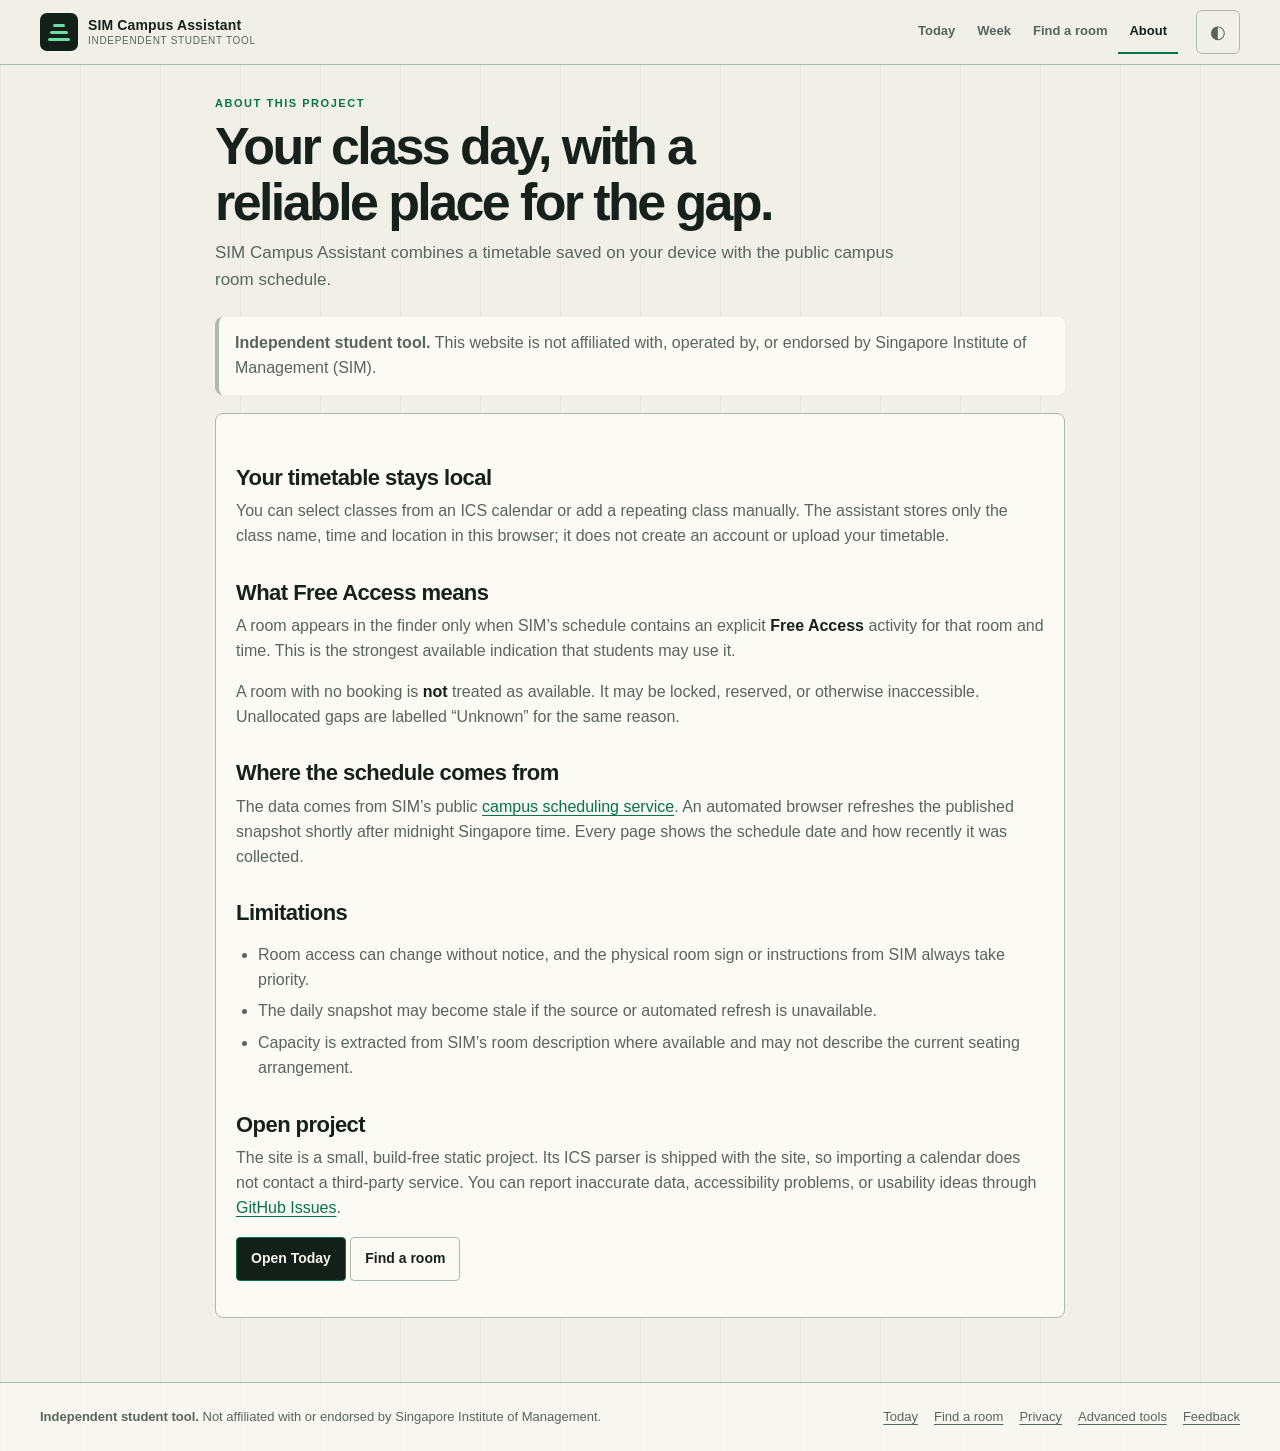
==== commit 79afad4d: "renew" ====
--- a/about.html
+++ b/about.html
@@ -5,12 +5,12 @@
 <meta name="viewport" content="width=device-width, initial-scale=1" />
 <script>(function(){try{var t=localStorage.getItem('sim-timetable-theme');if(t==='light'||t==='dark')document.documentElement.setAttribute('data-theme',t)}catch(e){}})();</script>
 <script async src="https://pagead2.googlesyndication.com/pagead/js/adsbygoogle.js?client=ca-pub-3855542710250858" crossorigin="anonymous"></script>
-<title>About — SIM Timetable</title>
-<meta name="description" content="How the independent SIM Timetable identifies Free Access rooms and keeps its schedule current." />
+<title>About — SIM Campus Assistant</title>
+<meta name="description" content="How the independent SIM Campus Assistant combines a local class timetable with confirmed Free Access rooms." />
 <meta name="theme-color" content="#132019" />
 <link rel="canonical" href="https://simtimetable.vercel.app/about" />
 <meta property="og:type" content="website" />
-<meta property="og:title" content="About — SIM Timetable" />
+<meta property="og:title" content="About — SIM Campus Assistant" />
 <meta property="og:description" content="How the independent student tool identifies Free Access rooms and keeps its schedule current." />
 <meta property="og:url" content="https://simtimetable.vercel.app/about" />
 <meta property="og:image" content="https://simtimetable.vercel.app/assets/og-sim-campus-timetable.png" />
@@ -23,21 +23,24 @@
 <body>
 <a class="skip-link" href="#main">Skip to content</a>
 <header class="site-header"><div class="site-header-inner">
-  <a class="brand" href="/" aria-label="SIM Timetable home"><span class="brand-mark" aria-hidden="true"><i></i><i></i><i></i></span><span class="brand-copy"><strong>SIM Timetable</strong><small>Free Access rooms</small></span></a>
-  <nav class="site-nav" aria-label="Primary navigation"><a href="/#free-access">Free Access</a><a href="/#schedule">Timetable</a><a href="/about" aria-current="page">About</a></nav>
+  <a class="brand" href="/" aria-label="SIM Campus Assistant home"><span class="brand-mark" aria-hidden="true"><i></i><i></i><i></i></span><span class="brand-copy"><strong>SIM Campus Assistant</strong><small>Independent student tool</small></span></a>
+  <nav class="site-nav" aria-label="Primary navigation"><a href="/">Today</a><a href="/#week">Week</a><a href="/rooms#free-access">Find a room</a><a href="/about" aria-current="page">About</a></nav>
   <button class="theme-toggle" data-theme-toggle type="button" aria-label="System theme. Activate to change theme."><span class="theme-toggle-icon" aria-hidden="true">◐</span></button>
 </div></header>
 
 <main class="page-shell content-shell" id="main">
   <section class="content-hero">
     <p class="eyebrow">About this project</p>
-    <h1>A clearer way to find student-accessible rooms.</h1>
-    <p>SIM Timetable turns the public campus schedule into a practical room finder for students.</p>
+    <h1>Your class day, with a reliable place for the gap.</h1>
+    <p>SIM Campus Assistant combines a timetable saved on your device with the public campus room schedule.</p>
   </section>
 
   <aside class="trust-note"><strong>Independent student tool.</strong> This website is not affiliated with, operated by, or endorsed by Singapore Institute of Management (SIM).</aside>
 
   <article class="content-card prose" style="margin-top:18px">
+    <h2>Your timetable stays local</h2>
+    <p>You can select classes from an ICS calendar or add a repeating class manually. The assistant stores only the class name, time and location in this browser; it does not create an account or upload your timetable.</p>
+
     <h2>What Free Access means</h2>
     <p>A room appears in the finder only when SIM’s schedule contains an explicit <strong>Free Access</strong> activity for that room and time. This is the strongest available indication that students may use it.</p>
     <p>A room with no booking is <strong>not</strong> treated as available. It may be locked, reserved, or otherwise inaccessible. Unallocated gaps are labelled “Unknown” for the same reason.</p>
@@ -53,14 +56,14 @@
     </ul>
 
     <h2>Open project</h2>
-    <p>The site is a small, dependency-free static project. You can report inaccurate data, accessibility problems, or usability ideas through <a href="https://github.com/Shisa2025/simtimetable/issues">GitHub Issues</a>.</p>
-    <p><a class="btn primary" href="/#free-access">Find a room</a> <a class="btn" href="/advanced">Advanced refresh tools</a></p>
+    <p>The site is a small, build-free static project. Its ICS parser is shipped with the site, so importing a calendar does not contact a third-party service. You can report inaccurate data, accessibility problems, or usability ideas through <a href="https://github.com/Shisa2025/simtimetable/issues">GitHub Issues</a>.</p>
+    <p><a class="btn primary" href="/">Open Today</a> <a class="btn" href="/rooms#free-access">Find a room</a></p>
   </article>
 </main>
 
 <footer class="site-footer"><div class="site-footer-inner">
   <p><strong>Independent student tool.</strong> Not affiliated with or endorsed by Singapore Institute of Management.</p>
-  <nav class="footer-links" aria-label="Footer navigation"><a href="/#free-access">Free Access</a><a href="/privacy">Privacy</a><a href="/advanced">Advanced tools</a><a href="https://github.com/Shisa2025/simtimetable/issues">Feedback</a></nav>
+  <nav class="footer-links" aria-label="Footer navigation"><a href="/">Today</a><a href="/rooms#free-access">Find a room</a><a href="/privacy">Privacy</a><a href="/advanced">Advanced tools</a><a href="https://github.com/Shisa2025/simtimetable/issues">Feedback</a></nav>
 </div></footer>
 <script src="/assets/site.js"></script>
 </body>
--- a/assets/styles.css
+++ b/assets/styles.css
@@ -681,6 +681,98 @@
 @media (prefers-reduced-motion: reduce) {
   html { scroll-behavior: auto; }
   *, *::before, *::after { animation-duration: 0.01ms !important; animation-iteration-count: 1 !important; transition-duration: 0.01ms !important; }
+}
+
+/* Campus Assistant ------------------------------------------------------- */
+.assistant-page { min-height: 100vh; }
+.assistant-shell { padding-top: 34px; padding-bottom: 64px; }
+.assistant-heading {
+  display: flex;
+  align-items: end;
+  justify-content: space-between;
+  gap: 24px;
+  margin-bottom: 20px;
+}
+.assistant-heading h1 { margin: 3px 0 0; font-size: clamp(2rem, 4vw, 3.35rem); letter-spacing: -.055em; }
+.assistant-actions, .focus-actions { display: flex; align-items: center; flex-wrap: wrap; gap: 10px; }
+.assistant-tabs {
+  display: inline-flex;
+  padding: 4px;
+  border: 1px solid var(--line);
+  border-radius: 999px;
+  background: var(--panel);
+  box-shadow: var(--shadow-sm);
+  margin-bottom: 18px;
+}
+.assistant-tabs a {
+  padding: 9px 18px;
+  border-radius: 999px;
+  color: var(--muted);
+  font-size: .91rem;
+  font-weight: 750;
+  text-decoration: none;
+}
+.assistant-tabs a[aria-current="page"] { color: var(--ink); background: var(--accent-soft); }
+.assistant-dashboard { display: grid; grid-template-columns: minmax(0, 1.6fr) minmax(270px, .8fr); gap: 14px; }
+.assistant-focus {
+  position: relative;
+  min-height: 330px;
+  padding: clamp(24px, 4vw, 42px);
+  overflow: hidden;
+  background:
+    linear-gradient(130deg, color-mix(in srgb, var(--accent-soft) 82%, transparent), transparent 60%),
+    var(--panel);
+}
+.assistant-focus::after {
+  content: "";
+  position: absolute;
+  inset: auto -50px -80px auto;
+  width: 230px;
+  height: 230px;
+  border: 36px solid color-mix(in srgb, var(--accent) 13%, transparent);
+  border-radius: 50%;
+  pointer-events: none;
+}
+.assistant-focus h2 { max-width: 680px; margin: 10px 0 12px; font-size: clamp(2rem, 5vw, 4rem); line-height: .98; letter-spacing: -.055em; }
+.focus-copy { max-width: 580px; margin: 0 0 26px; color: var(--muted); font-size: 1.03rem; }
+.focus-status { display: flex; align-items: center; gap: 9px; color: var(--muted); font-weight: 700; margin-bottom: 38px; }
+.live-dot { width: 9px; height: 9px; border-radius: 50%; background: var(--accent); box-shadow: 0 0 0 5px color-mix(in srgb, var(--accent) 13%, transparent); }
+.text-link { color: var(--ink); font-weight: 750; text-underline-offset: 4px; }
+.assistant-side { padding: 26px; display: flex; flex-direction: column; }
+.assistant-side h2 { margin: 10px 0 8px; font-size: 1.42rem; line-height: 1.14; }
+.assistant-data-status { margin-top: auto; padding: 14px; border-radius: var(--radius-sm); background: var(--surface); color: var(--muted); font-size: .88rem; }
+.assistant-section { margin-top: 34px; }
+.agenda-empty { display: grid; grid-template-columns: 74px 1fr; gap: 18px; align-items: center; padding: 21px 24px; }
+.agenda-empty p { margin: 4px 0 0; color: var(--muted); }
+.agenda-time { color: var(--muted); font-weight: 800; }
+.week-empty { min-height: 320px; display: grid; place-content: center; text-align: center; padding: 40px; }
+.week-empty h2 { margin: 8px 0; font-size: clamp(1.7rem, 4vw, 2.55rem); }
+.week-empty p { max-width: 540px; color: var(--muted); margin: 0 auto 20px; }
+.week-empty .btn { justify-self: center; }
+.quick-link-grid { display: grid; grid-template-columns: repeat(3, 1fr); gap: 12px; }
+.quick-link { display: grid; gap: 5px; padding: 18px; border: 1px solid var(--line); border-radius: var(--radius); background: var(--panel); color: var(--ink); text-decoration: none; box-shadow: var(--shadow-sm); }
+.quick-link:hover { border-color: var(--accent); transform: translateY(-1px); }
+.quick-link span { color: var(--muted); font-size: .88rem; }
+
+@media (max-width: 780px) {
+  .assistant-heading { align-items: flex-start; flex-direction: column; }
+  .assistant-actions { width: 100%; }
+  .assistant-actions .btn { flex: 1; }
+  .assistant-dashboard { grid-template-columns: 1fr; }
+  .assistant-focus { min-height: 300px; }
+  .quick-link-grid { grid-template-columns: 1fr; }
+}
+
+@media (max-width: 540px) {
+  .assistant-shell { padding-top: 22px; }
+  .assistant-heading h1 { font-size: 2.2rem; }
+  .assistant-actions { display: none; }
+  .assistant-tabs { display: flex; }
+  .assistant-tabs a { flex: 1; text-align: center; }
+  .assistant-focus { min-height: 0; padding: 24px 20px 28px; }
+  .assistant-focus h2 { font-size: 2.35rem; }
+  .focus-status { margin-bottom: 26px; }
+  .agenda-empty { grid-template-columns: 1fr; gap: 7px; }
 }
 
 /* ---------- 2026 time-lens redesign ---------- */
@@ -868,7 +960,7 @@
 .data-menu { position: relative; border-inline: 1px solid var(--line-strong); }
 .data-menu > summary {
   min-width: 68px;
-  min-height: 100%;
+  min-height: 44px;
   display: grid;
   place-items: center;
   padding: 0 12px;
@@ -1150,7 +1242,7 @@
 @media (max-width: 700px) {
   .site-header-inner { width: min(100% - 24px, var(--content)); gap: 8px; }
   .brand-copy small { display: none; }
-  .site-nav a { padding-inline: 8px; font-size: 11px; }
+  .site-nav a { min-height: 44px; display: inline-flex; align-items: center; padding-inline: 8px; font-size: 11px; }
   .page-shell { width: min(100% - 24px, var(--content)); padding-top: 20px; }
   .workspace-intro { margin-bottom: 14px; }
   .workspace-intro h1 { font-size: 35px; }
@@ -1194,3 +1286,132 @@
   .availability-window { align-items: flex-start; flex-direction: column; gap: 1px; }
   .availability-detail { text-align: left; }
 }
+
+/* Campus Assistant interactive states ---------------------------------- */
+.focus-location { margin: -2px 0 10px; font-family: ui-monospace, Consolas, monospace; font-weight: 800; color: var(--ink-soft); }
+.live-dot.is-later { background: var(--later); box-shadow: 0 0 0 5px var(--later-soft); }
+.live-dot.is-done { background: var(--unknown); box-shadow: 0 0 0 5px var(--unknown-soft); }
+.assistant-side-link { margin-top: auto; padding-top: 18px; }
+.suggestion-list { display: grid; gap: 8px; margin-top: 18px; }
+.suggestion-room {
+  display: grid;
+  gap: 2px;
+  padding: 12px 13px;
+  border: 1px solid var(--line);
+  border-radius: 5px;
+  background: var(--surface);
+  color: var(--ink);
+  text-decoration: none;
+}
+.suggestion-room:hover { border-color: var(--accent); }
+.suggestion-room strong { font-family: ui-monospace, Consolas, monospace; font-size: 1.04rem; }
+.suggestion-room span { color: var(--muted); font-size: .8rem; }
+.agenda-list { display: grid; gap: 9px; }
+.agenda-item { display: grid; grid-template-columns: 105px minmax(0, 1fr) auto; gap: 18px; align-items: center; padding: 17px 20px; }
+.agenda-item.is-current { border-color: var(--accent); box-shadow: inset 3px 0 var(--accent); }
+.agenda-item.is-past { opacity: .62; }
+.agenda-item time { display: grid; gap: 2px; font-family: ui-monospace, Consolas, monospace; font-size: .93rem; font-weight: 800; }
+.agenda-item time span { color: var(--muted); font-size: .77rem; font-weight: 600; }
+.agenda-item p { margin: 4px 0 0; color: var(--muted); font-size: .85rem; }
+.agenda-source { padding: 3px 7px; border-radius: 3px; background: var(--panel-soft); color: var(--muted); font-size: .68rem; font-weight: 800; text-transform: uppercase; letter-spacing: .07em; }
+.week-toolbar { display: flex; align-items: end; justify-content: space-between; gap: 20px; margin: 3px 0 16px; }
+.week-toolbar h2 { margin: 4px 0 0; font-size: clamp(1.7rem, 4vw, 2.6rem); letter-spacing: -.045em; }
+.week-grid { display: grid; grid-template-columns: repeat(7, minmax(145px, 1fr)); gap: 8px; overflow-x: auto; padding-bottom: 8px; }
+.week-day { min-height: 340px; border: 1px solid var(--line); border-radius: 6px; background: var(--panel); }
+.week-day > header { display: flex; justify-content: space-between; align-items: center; padding: 13px; border-bottom: 1px solid var(--line); color: var(--muted); }
+.week-day > header span { font-size: .73rem; font-weight: 800; text-transform: uppercase; letter-spacing: .08em; }
+.week-day > header strong { font: 800 1.05rem ui-monospace, Consolas, monospace; color: var(--ink); }
+.week-day.is-today { border-color: var(--accent); box-shadow: inset 0 3px var(--accent); }
+.week-day > div { display: grid; gap: 7px; padding: 8px; }
+.week-event { display: grid; gap: 4px; padding: 10px; border-radius: 4px; background: var(--accent-soft); }
+.week-event time { color: var(--accent); font: 800 .7rem ui-monospace, Consolas, monospace; }
+.week-event strong { font-size: .82rem; line-height: 1.25; }
+.week-event span { color: var(--muted); font-size: .71rem; overflow-wrap: anywhere; }
+.week-none { margin: 10px 4px; color: var(--muted); font-size: .78rem; }
+
+.assistant-dialog {
+  width: min(900px, calc(100% - 28px));
+  max-height: min(88vh, 860px);
+  padding: 0;
+  overflow: auto;
+  border: 1px solid var(--line-strong);
+  border-radius: 8px;
+  background: var(--panel);
+  color: var(--ink);
+  box-shadow: 0 28px 90px rgba(0, 0, 0, .32);
+}
+.assistant-dialog::backdrop { background: rgba(8, 16, 12, .68); backdrop-filter: blur(4px); }
+.dialog-head { position: sticky; z-index: 4; top: 0; display: flex; justify-content: space-between; gap: 20px; align-items: center; padding: 20px 22px 14px; background: color-mix(in srgb, var(--panel) 94%, transparent); border-bottom: 1px solid var(--line); backdrop-filter: blur(12px); }
+.dialog-head h2 { margin: 3px 0 0; font-size: 1.7rem; letter-spacing: -.04em; }
+.dialog-close { width: 44px; height: 44px; border: 1px solid var(--line); border-radius: 50%; background: transparent; color: var(--ink); font-size: 1.5rem; cursor: pointer; }
+.setup-tabs { display: flex; gap: 4px; padding: 14px 22px 0; border-bottom: 1px solid var(--line); overflow-x: auto; }
+.setup-tabs button { min-height: 44px; padding: 0 13px; border: 0; border-bottom: 2px solid transparent; background: transparent; color: var(--muted); font: inherit; font-size: .86rem; font-weight: 800; white-space: nowrap; cursor: pointer; }
+.setup-tabs button[aria-selected="true"] { color: var(--accent); border-bottom-color: var(--accent); }
+.setup-panel { padding: 24px 22px 8px; }
+.setup-panel h3 { margin: 0 0 8px; font-size: 1.18rem; }
+.file-drop { display: grid; gap: 5px; margin-top: 16px; padding: 24px; border: 1px dashed var(--line-strong); border-radius: 6px; background: var(--surface); cursor: pointer; }
+.file-drop:hover { border-color: var(--accent); }
+.file-drop span { color: var(--muted); font-size: .84rem; }
+.file-drop input { margin-top: 8px; }
+.import-summary { display: grid; gap: 4px; margin-top: 16px; padding: 13px; border-radius: 5px; background: var(--accent-soft); }
+.import-summary span { color: var(--muted); font-size: .82rem; }
+.import-summary details { margin-top: 4px; font-size: .78rem; }
+.class-picker { display: grid; gap: 8px; margin-top: 12px; }
+.class-choice { display: grid; grid-template-columns: minmax(0, 1fr) 230px; gap: 16px; align-items: center; padding: 14px; border: 1px solid var(--line); border-radius: 5px; }
+.class-choice-main { display: flex; align-items: flex-start; gap: 10px; min-width: 0; cursor: pointer; }
+.class-choice-main input { margin-top: 3px; }
+.class-choice-main span { display: grid; gap: 4px; min-width: 0; }
+.class-choice-main small { color: var(--muted); overflow-wrap: anywhere; }
+.class-room { display: grid; gap: 4px; }
+.class-room span, .field > span { color: var(--muted); font-size: .73rem; font-weight: 800; text-transform: uppercase; letter-spacing: .06em; }
+.class-room input, .field input, .field select {
+  width: 100%;
+  min-height: 44px;
+  padding: 9px 10px;
+  border: 1px solid var(--line-strong);
+  border-radius: 4px;
+  background: var(--bg);
+  color: var(--ink);
+  font: inherit;
+}
+.dialog-actions { display: flex; flex-wrap: wrap; gap: 8px; margin-top: 16px; }
+.form-grid { display: grid; grid-template-columns: repeat(2, minmax(0, 1fr)); gap: 11px; margin-top: 16px; }
+.field { display: grid; gap: 5px; }
+.field-wide { grid-column: 1 / -1; }
+.weekday-fieldset { margin: 16px 0 0; padding: 0; border: 0; }
+.weekday-fieldset legend { color: var(--muted); font-size: .73rem; font-weight: 800; text-transform: uppercase; letter-spacing: .06em; }
+.weekday-choices { display: flex; flex-wrap: wrap; gap: 7px; margin-top: 8px; }
+.weekday-choices label { padding: 8px 10px; border: 1px solid var(--line); border-radius: 4px; background: var(--surface); font-size: .82rem; cursor: pointer; }
+.saved-series { display: grid; gap: 7px; margin-top: 25px; padding-top: 18px; border-top: 1px solid var(--line); }
+.saved-series article { display: flex; justify-content: space-between; gap: 16px; align-items: center; padding: 11px; border-radius: 4px; background: var(--surface); }
+.saved-series article div { display: grid; gap: 3px; }
+.saved-series article span { color: var(--muted); font-size: .79rem; }
+.saved-series article button { border: 0; background: transparent; color: var(--busy); font: inherit; font-size: .78rem; font-weight: 800; cursor: pointer; }
+.data-tools { display: grid; grid-template-columns: repeat(3, 1fr); gap: 9px; margin-top: 22px; }
+.data-tools article { display: flex; flex-direction: column; align-items: flex-start; padding: 14px; border: 1px solid var(--line); border-radius: 5px; }
+.data-tools article p { min-height: 54px; color: var(--muted); font-size: .8rem; }
+.data-tools .danger-zone { border-color: color-mix(in srgb, var(--busy) 40%, var(--line)); }
+.dialog-message { position: sticky; bottom: 0; min-height: 24px; margin: 16px 0 0; padding: 12px 22px; background: color-mix(in srgb, var(--panel) 95%, transparent); border-top: 1px solid var(--line); color: var(--accent); font-size: .83rem; font-weight: 700; backdrop-filter: blur(12px); }
+.dialog-message.is-error { color: var(--busy); }
+
+@media (max-width: 760px) {
+  .agenda-item { grid-template-columns: 82px minmax(0, 1fr); gap: 12px; }
+  .agenda-source { grid-column: 2; justify-self: start; }
+  .week-grid { grid-template-columns: 1fr; overflow: visible; }
+  .week-day { min-height: 0; }
+  .week-day > header { justify-content: flex-start; gap: 10px; }
+  .week-day > header strong { order: -1; }
+  .class-choice { grid-template-columns: 1fr; }
+  .data-tools { grid-template-columns: 1fr; }
+  .data-tools article p { min-height: 0; }
+}
+
+@media (max-width: 520px) {
+  .assistant-dialog { width: 100%; max-width: none; max-height: 94vh; margin: auto 0 0; border-radius: 12px 12px 0 0; }
+  .dialog-head, .setup-panel { padding-inline: 16px; }
+  .setup-tabs { padding-inline: 12px; }
+  .form-grid { grid-template-columns: 1fr; }
+  .field-wide { grid-column: auto; }
+  .week-toolbar { align-items: flex-start; }
+  .agenda-item { padding: 15px; }
+}
